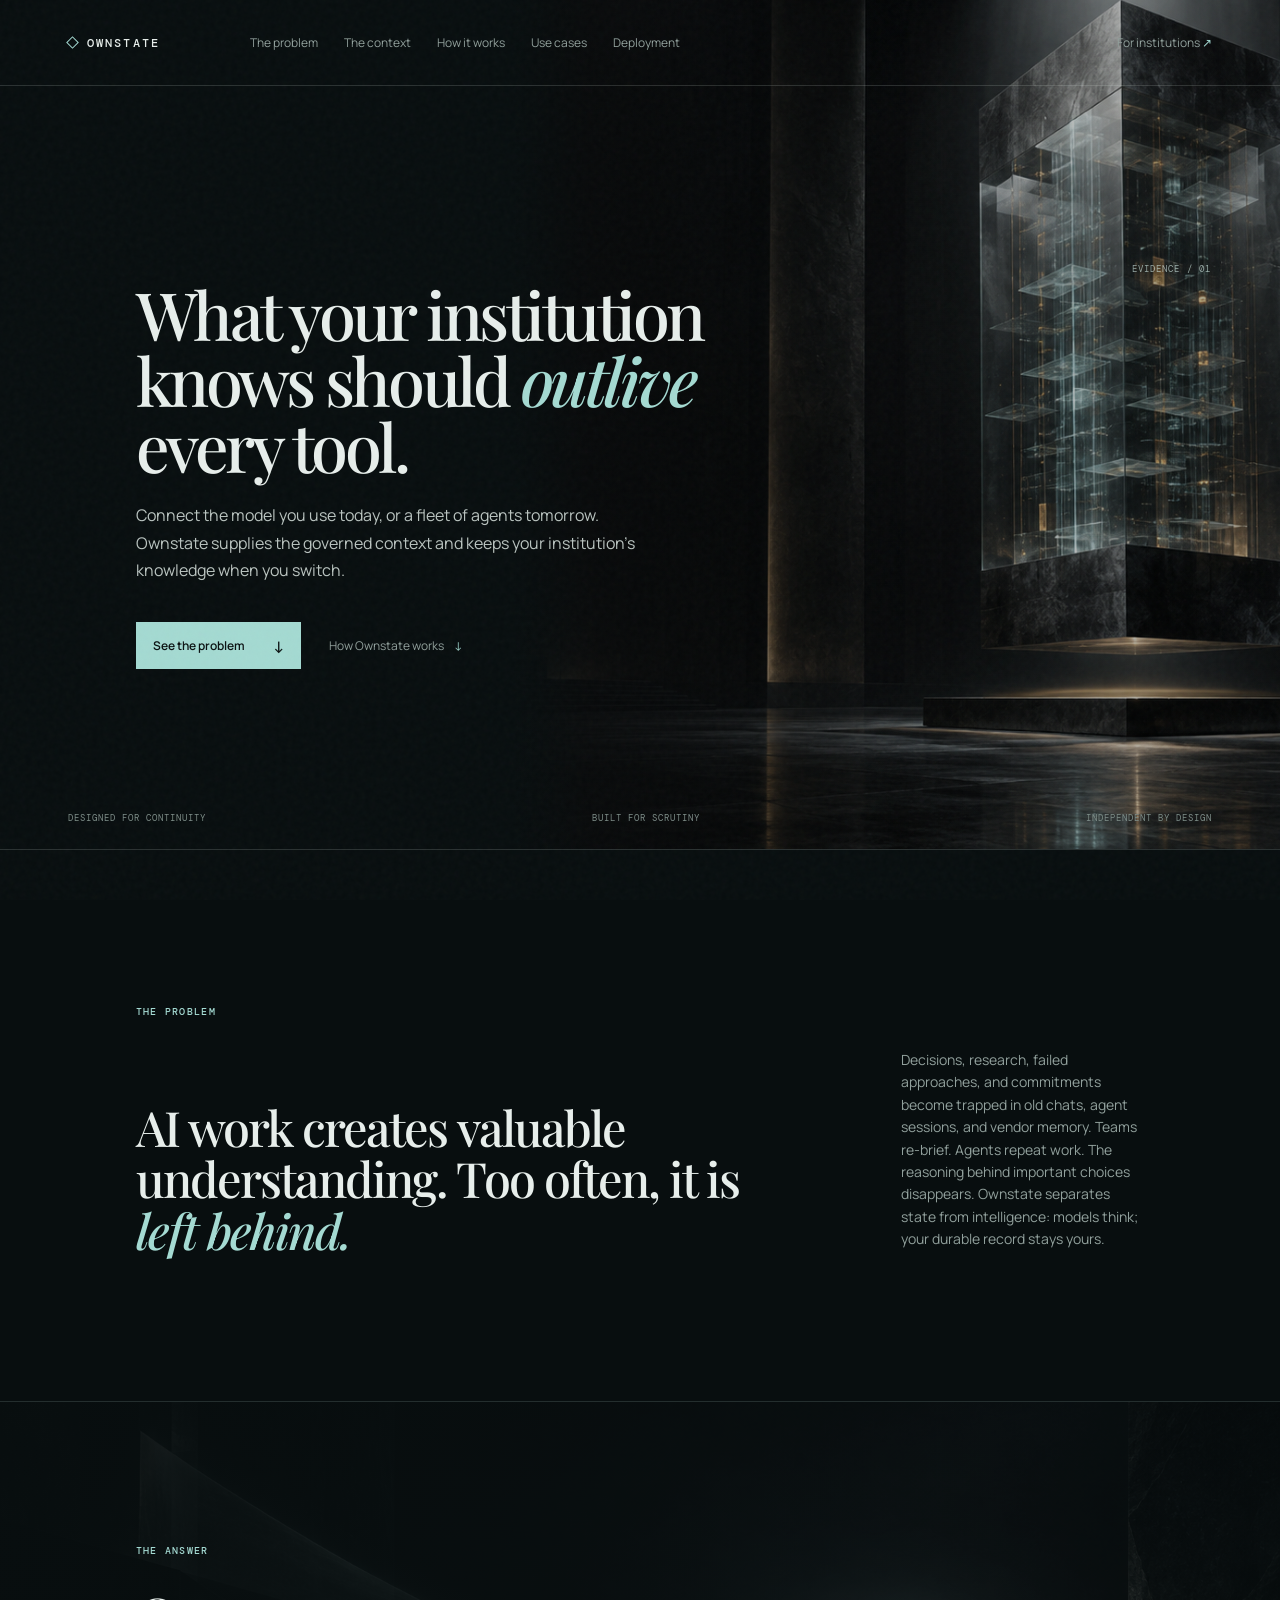
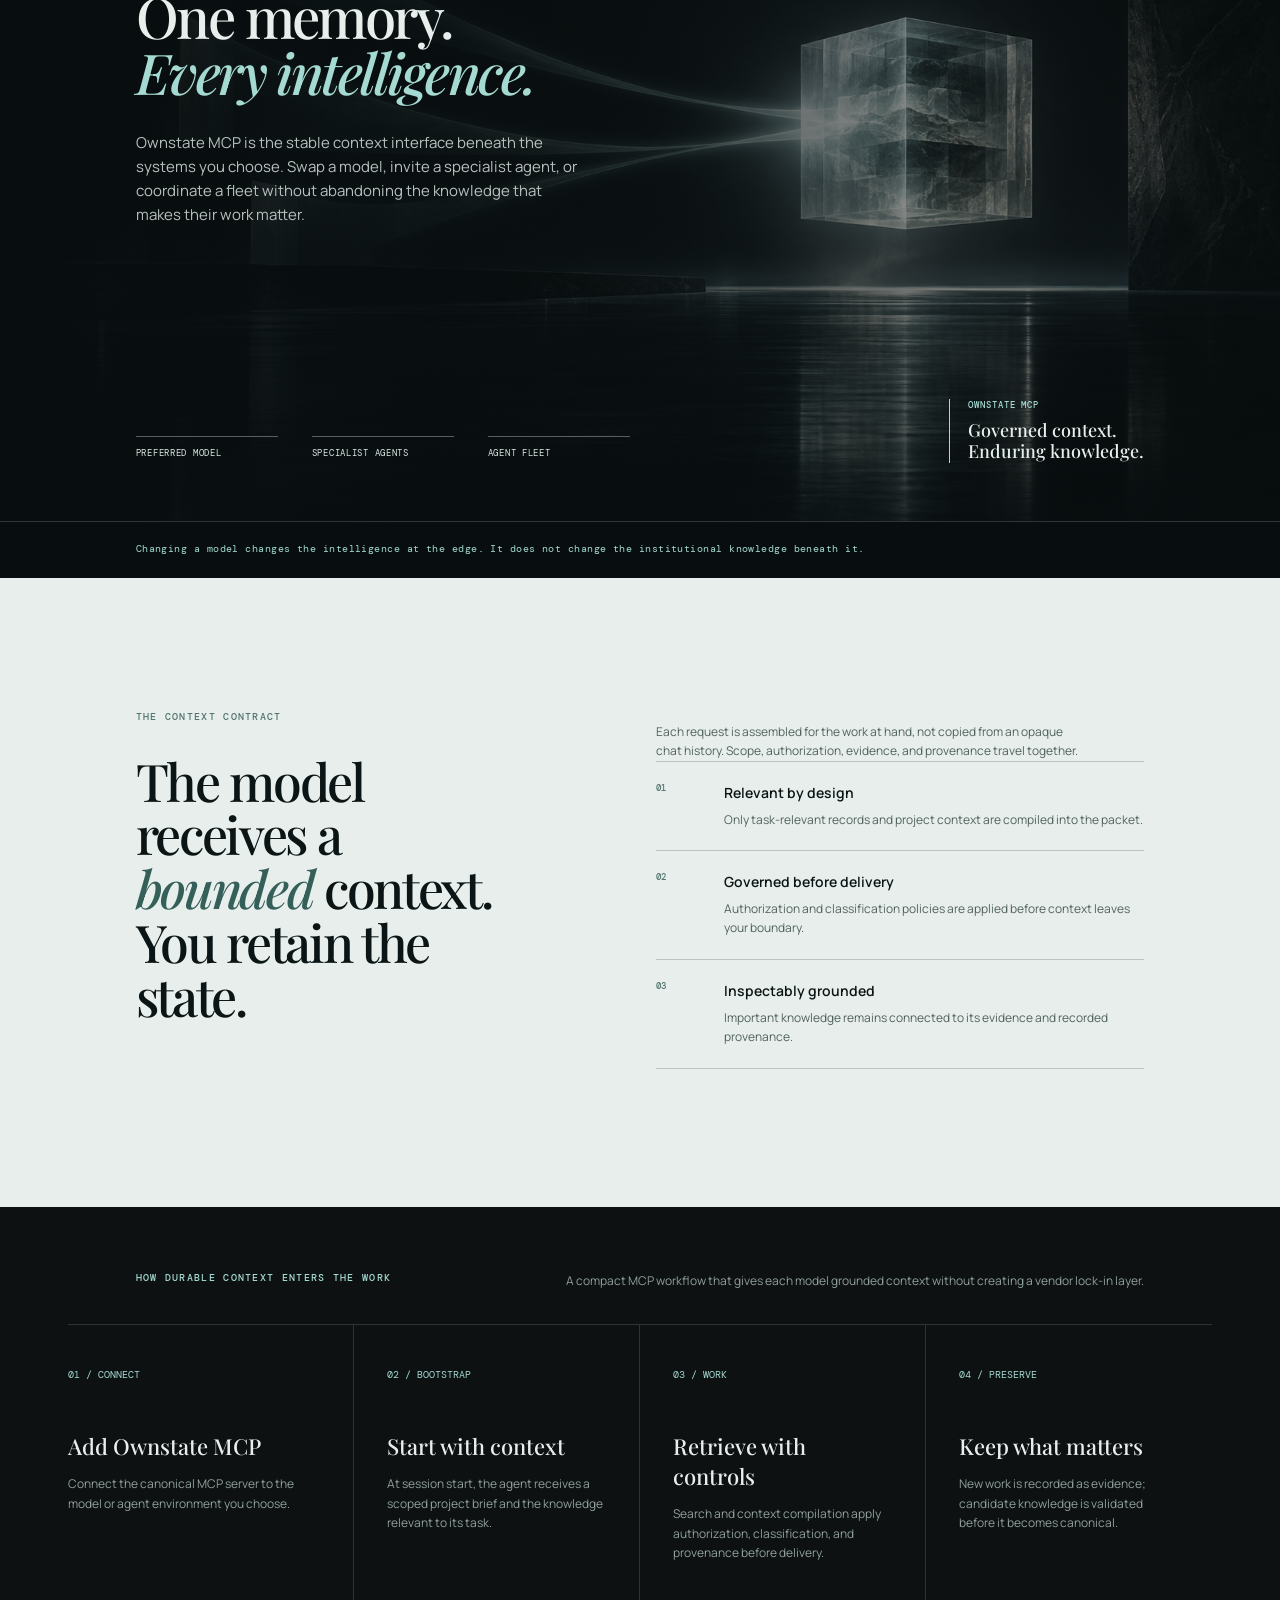
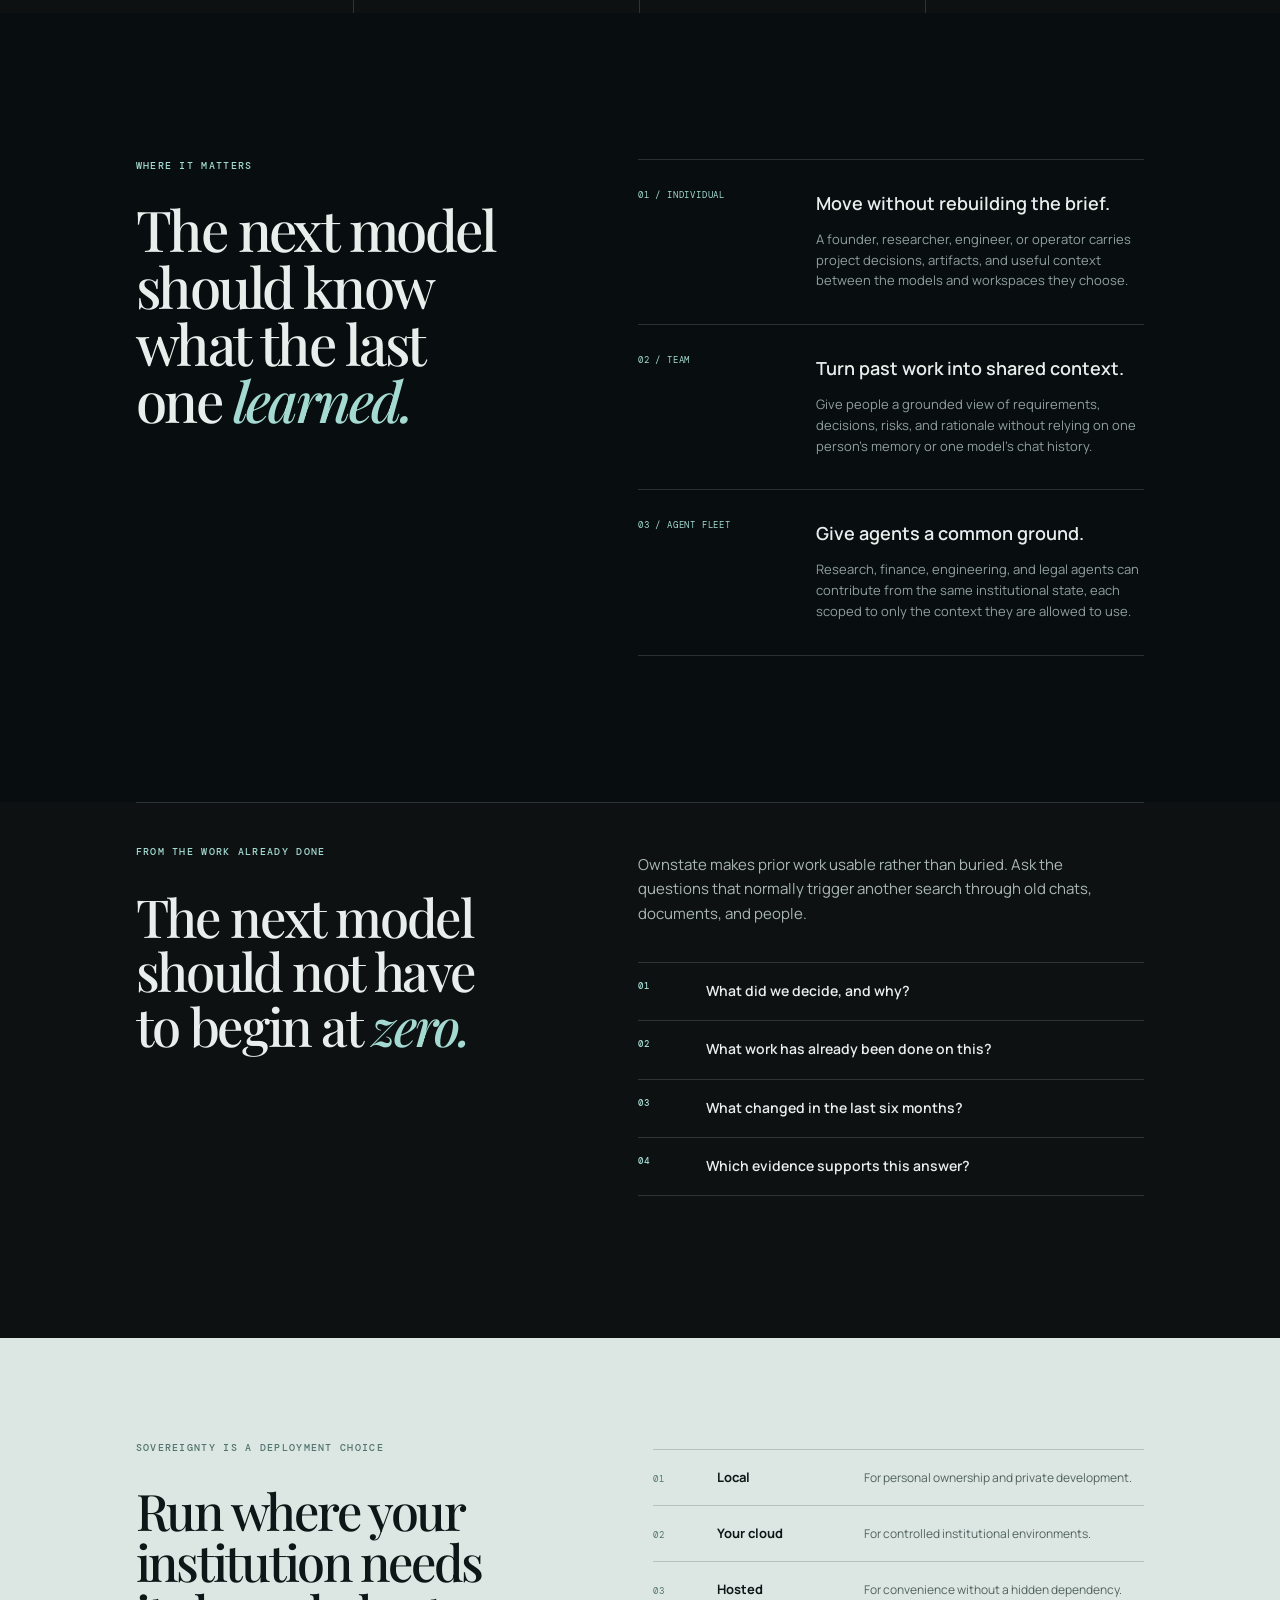
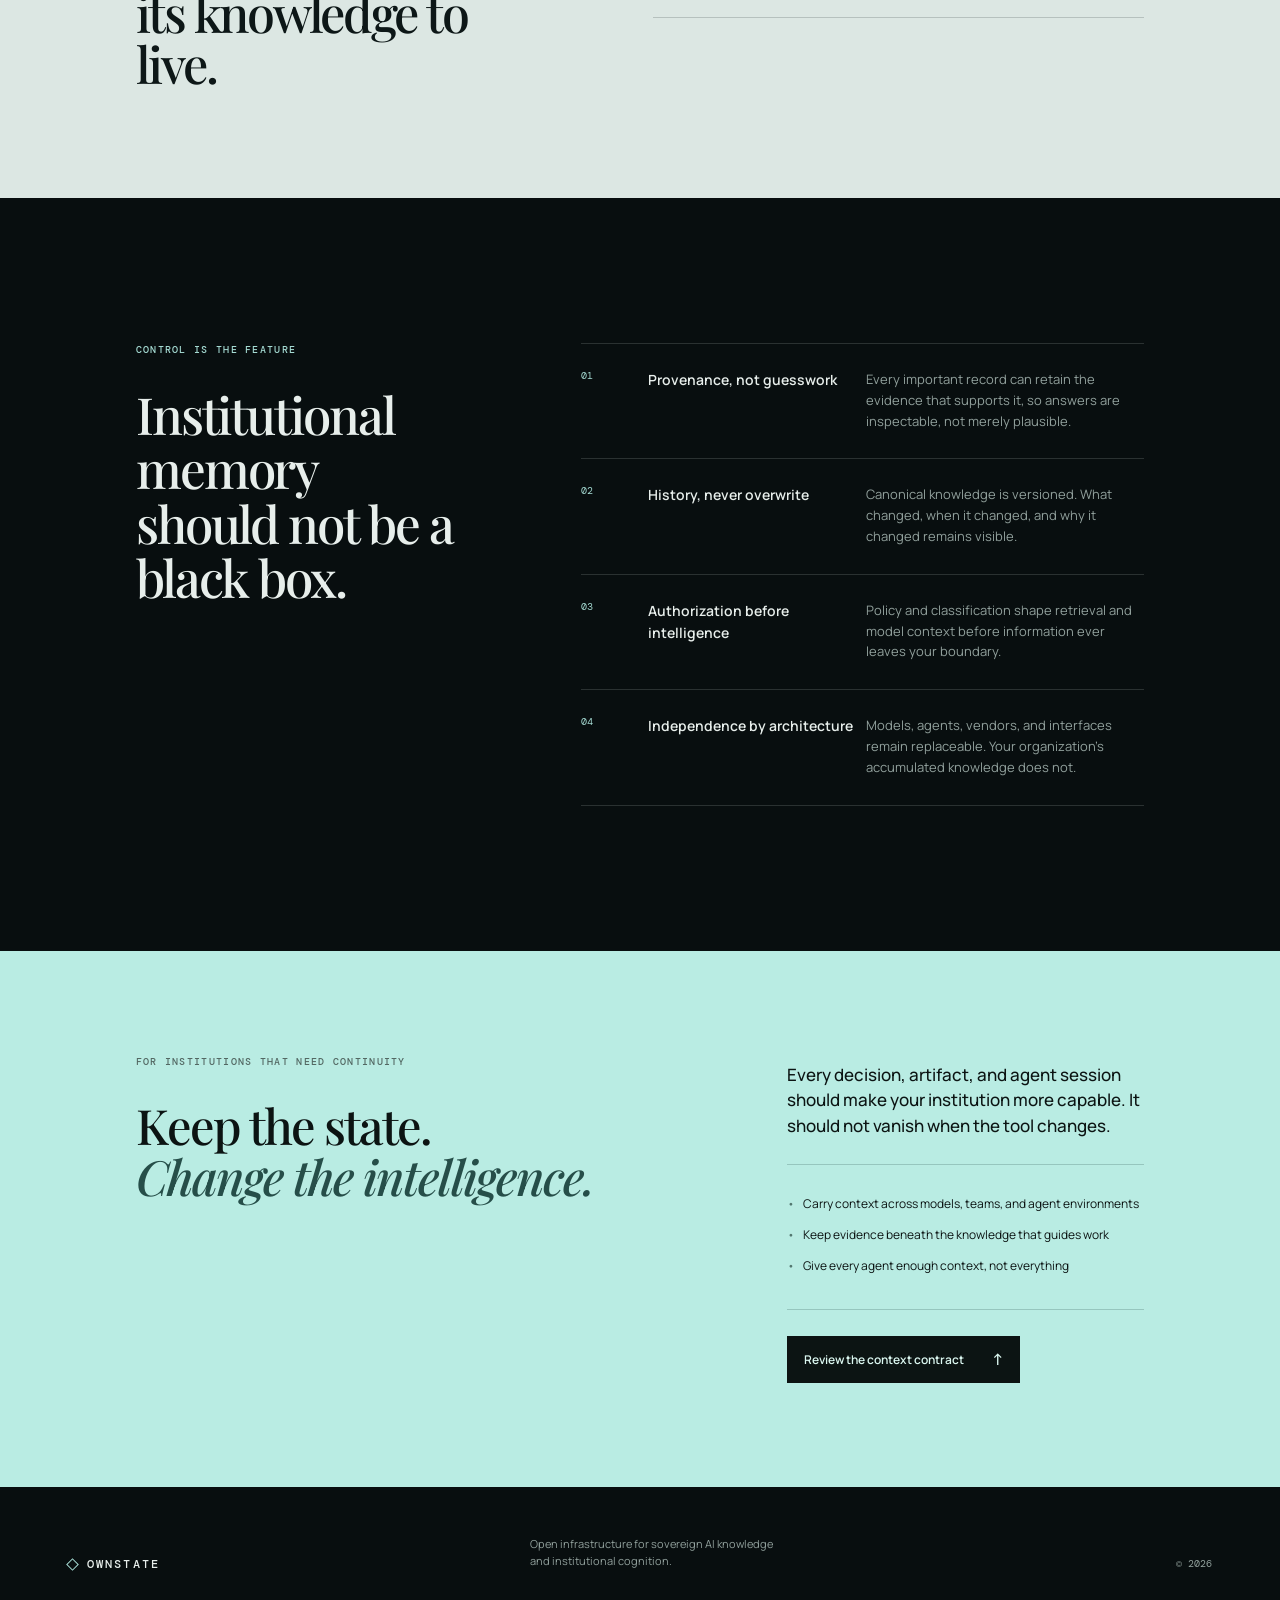
==== ownstate-website/index.html @ 35370843 "ready to start shipping" ====
<!doctype html>
<html lang="en">
  <head>
    <meta charset="UTF-8" />
    <meta name="viewport" content="width=device-width, initial-scale=1.0" />
    <meta name="description" content="Ownstate is the sovereign knowledge and agent-context layer for institutions." />
    <title>Ownstate: Institutional memory, under your control</title>
    <link rel="preconnect" href="https://fonts.googleapis.com" />
    <link rel="preconnect" href="https://fonts.gstatic.com" crossorigin />
    <link href="https://fonts.googleapis.com/css2?family=DM+Mono:wght@400;500&family=Manrope:wght@400;500;600&family=Playfair+Display:ital,wght@0,500;0,600;1,500&display=swap" rel="stylesheet" />
    <link rel="stylesheet" href="styles.css" />
  </head>
  <body>
    <div class="grain" aria-hidden="true"></div>
    <header class="topbar">
      <a class="wordmark" href="#top" aria-label="Ownstate home"><span></span>OWNSTATE</a>
      <nav aria-label="Primary navigation">
        <a href="#problem">The problem</a>
        <a href="#context">The context</a>
        <a href="#system">How it works</a>
        <a href="#modes">Use cases</a>
        <a href="#deployment">Deployment</a>
      </nav>
      <a class="text-link" href="#institutional">For institutions <i>↗</i></a>
    </header>

    <main id="top">
      <section class="hero">
        <div class="hero-copy">
          <h1>What your institution knows should <em>outlive</em> every tool.</h1>
          <p class="lede">Connect the model you use today, or a fleet of agents tomorrow. Ownstate supplies the governed context and keeps your institution’s knowledge when you switch.</p>
          <div class="hero-actions">
            <a class="button" href="#problem">See the problem <span>↓</span></a>
            <a class="quiet-link" href="#system">How Ownstate works <span>↓</span></a>
          </div>
        </div>
        <div class="hero-art" aria-hidden="true">
          <img src="assets/ownstate-institutional-memory-hero.png" alt="" />
          <div class="coordinate one">EVIDENCE / 01</div>
        </div>
        <div class="hero-footer"><span>Designed for continuity</span><span>Built for scrutiny</span><span>Independent by design</span></div>
      </section>

      <section class="manifesto" id="problem">
        <p class="section-kicker">The problem</p>
        <div class="manifesto-grid">
          <h2>AI work creates valuable understanding. Too often, it is <em>left behind.</em></h2>
          <p>Decisions, research, failed approaches, and commitments become trapped in old chats, agent sessions, and vendor memory. Teams re-brief. Agents repeat work. The reasoning behind important choices disappears. Ownstate separates state from intelligence: models think; your durable record stays yours.</p>
        </div>
      </section>

      <section class="connection" aria-labelledby="connection-title">
        <div class="continuity-field">
          <img src="assets/ownstate-continuity-field.png" alt="Three subtle light paths converging into a translucent archival volume" />
          <div class="continuity-copy">
            <p class="section-kicker">The answer</p>
            <h2 id="connection-title">One memory. <em>Every intelligence.</em></h2>
            <p>Ownstate MCP is the stable context interface beneath the systems you choose. Swap a model, invite a specialist agent, or coordinate a fleet without abandoning the knowledge that makes their work matter.</p>
          </div>
          <div class="continuity-sources" aria-label="Compatible ways of working">
            <span>Preferred model</span><span>Specialist agents</span><span>Agent fleet</span>
          </div>
          <div class="continuity-core"><span>OWNSTATE MCP</span><b>Governed context.<br />Enduring knowledge.</b></div>
        </div>
        <p class="connection-note">Changing a model changes the intelligence at the edge. It does not change the institutional knowledge beneath it.</p>
      </section>

      <section class="context-contract" id="context" aria-labelledby="context-title">
        <div class="context-intro">
          <p class="section-kicker">The context contract</p>
          <h2 id="context-title">The model receives a <em>bounded</em> context. You retain the state.</h2>
        </div>
        <div class="context-terms">
          <p class="context-summary">Each request is assembled for the work at hand, not copied from an opaque chat history. Scope, authorization, evidence, and provenance travel together.</p>
          <ol>
            <li><span>01</span><div><b>Relevant by design</b><p>Only task-relevant records and project context are compiled into the packet.</p></div></li>
            <li><span>02</span><div><b>Governed before delivery</b><p>Authorization and classification policies are applied before context leaves your boundary.</p></div></li>
            <li><span>03</span><div><b>Inspectably grounded</b><p>Important knowledge remains connected to its evidence and recorded provenance.</p></div></li>
          </ol>
        </div>
      </section>

      <section class="system" id="system" aria-label="Ownstate system flow">
        <div class="system-heading">
          <p class="section-kicker">How durable context enters the work</p>
          <p>A compact MCP workflow that gives each model grounded context without creating a vendor lock-in layer.</p>
        </div>
        <ol class="flow">
          <li><span class="flow-index">01 / CONNECT</span><h3>Add Ownstate MCP</h3><p>Connect the canonical MCP server to the model or agent environment you choose.</p></li>
          <li><span class="flow-index">02 / BOOTSTRAP</span><h3>Start with context</h3><p>At session start, the agent receives a scoped project brief and the knowledge relevant to its task.</p></li>
          <li><span class="flow-index">03 / WORK</span><h3>Retrieve with controls</h3><p>Search and context compilation apply authorization, classification, and provenance before delivery.</p></li>
          <li><span class="flow-index">04 / PRESERVE</span><h3>Keep what matters</h3><p>New work is recorded as evidence; candidate knowledge is validated before it becomes canonical.</p></li>
        </ol>
      </section>

      <section class="modes" id="modes">
        <div class="modes-intro"><p class="section-kicker">Where it matters</p><h2>The next model should know what the last one <em>learned.</em></h2></div>
        <div class="mode-list">
          <article><span>01 / INDIVIDUAL</span><h3>Move without rebuilding the brief.</h3><p>A founder, researcher, engineer, or operator carries project decisions, artifacts, and useful context between the models and workspaces they choose.</p></article>
          <article><span>02 / TEAM</span><h3>Turn past work into shared context.</h3><p>Give people a grounded view of requirements, decisions, risks, and rationale without relying on one person’s memory or one model’s chat history.</p></article>
          <article><span>03 / AGENT FLEET</span><h3>Give agents a common ground.</h3><p>Research, finance, engineering, and legal agents can contribute from the same institutional state, each scoped to only the context they are allowed to use.</p></article>
        </div>
      </section>

      <section class="questions" aria-labelledby="questions-title">
        <div class="questions-inner">
          <div class="questions-intro"><p class="section-kicker">From the work already done</p><h2 id="questions-title">The next model should not have to begin at <em>zero.</em></h2></div>
          <div class="questions-panel">
            <p>Ownstate makes prior work usable rather than buried. Ask the questions that normally trigger another search through old chats, documents, and people.</p>
            <ol class="question-list">
              <li><span>01</span><b>What did we decide, and why?</b></li>
              <li><span>02</span><b>What work has already been done on this?</b></li>
              <li><span>03</span><b>What changed in the last six months?</b></li>
              <li><span>04</span><b>Which evidence supports this answer?</b></li>
            </ol>
          </div>
        </div>
      </section>

      <section class="deployment" id="deployment" aria-labelledby="deployment-title">
        <div><p class="section-kicker">Sovereignty is a deployment choice</p><h2 id="deployment-title">Run where your institution needs its knowledge to live.</h2></div>
        <ol class="deployment-options">
          <li><span>01</span><b>Local</b><p>For personal ownership and private development.</p></li>
          <li><span>02</span><b>Your cloud</b><p>For controlled institutional environments.</p></li>
          <li><span>03</span><b>Hosted</b><p>For convenience without a hidden dependency.</p></li>
        </ol>
      </section>

      <section class="principles" id="principles">
        <div class="principles-intro"><p class="section-kicker">Control is the feature</p><h2>Institutional memory should not be a black box.</h2></div>
        <div class="principle-list">
          <article><span>01</span><h3>Provenance, not guesswork</h3><p>Every important record can retain the evidence that supports it, so answers are inspectable, not merely plausible.</p></article>
          <article><span>02</span><h3>History, never overwrite</h3><p>Canonical knowledge is versioned. What changed, when it changed, and why it changed remains visible.</p></article>
          <article><span>03</span><h3>Authorization before intelligence</h3><p>Policy and classification shape retrieval and model context before information ever leaves your boundary.</p></article>
          <article><span>04</span><h3>Independence by architecture</h3><p>Models, agents, vendors, and interfaces remain replaceable. Your organization’s accumulated knowledge does not.</p></article>
        </div>
      </section>

      <section class="institutional" id="institutional">
        <div class="institutional-copy"><p class="section-kicker">For institutions that need continuity</p><h2>Keep the state.<br /><em>Change the intelligence.</em></h2></div>
        <div class="institutional-panel">
          <p>Every decision, artifact, and agent session should make your institution more capable. It should not vanish when the tool changes.</p>
          <ul>
            <li><span>•</span>Carry context across models, teams, and agent environments</li>
            <li><span>•</span>Keep evidence beneath the knowledge that guides work</li>
            <li><span>•</span>Give every agent enough context, not everything</li>
          </ul>
          <a class="button button-light" href="#context">Review the context contract <span>↑</span></a>
        </div>
      </section>
    </main>

    <footer>
      <a class="wordmark" href="#top"><span></span>OWNSTATE</a>
      <p>Open infrastructure for sovereign AI knowledge<br />and institutional cognition.</p>
      <span>© 2026</span>
    </footer>
  </body>
</html>
---- ownstate-website/styles.css ----
:root { --ink:#080e0f; --panel:#10191a; --line:rgba(214,229,225,.16); --mist:#e7eeeb; --quiet:#91a09c; --cyan:#a4dad2; --amber:#a4dad2; }
* { box-sizing:border-box; }
html { scroll-behavior:smooth; }
body { margin:0; color:var(--mist); background:var(--ink); font-family:Manrope,Arial,sans-serif; font-size:15px; line-height:1.6; }
a { color:inherit; text-decoration:none; }
a:focus-visible { outline:2px solid var(--cyan); outline-offset:5px; }
.grain { pointer-events:none; position:fixed; z-index:20; inset:0; opacity:.12; background-image:url("data:image/svg+xml,%3Csvg viewBox='0 0 180 180' xmlns='http://www.w3.org/2000/svg'%3E%3Cfilter id='n'%3E%3CfeTurbulence type='fractalNoise' baseFrequency='.9' numOctaves='4' stitchTiles='stitch'/%3E%3C/filter%3E%3Crect width='100%25' height='100%25' filter='url(%23n)' opacity='.25'/%3E%3C/svg%3E"); }
.topbar { position:absolute; z-index:3; top:0; left:0; right:0; height:86px; display:flex; align-items:center; justify-content:space-between; padding:0 5.3vw; border-bottom:1px solid var(--line); }
.wordmark { font:500 12px/1 "DM Mono",monospace; letter-spacing:.18em; display:flex; align-items:center; gap:10px; }
.wordmark span { width:9px; height:9px; border:1px solid var(--cyan); transform:rotate(45deg); display:block; }
nav { display:flex; gap:26px; margin-left:54px; } nav a,.text-link,.quiet-link { color:var(--quiet); font-size:12px; transition:color .25s ease; } nav a:hover,.text-link:hover,.quiet-link:hover { color:var(--mist); }.text-link i { font-style:normal; color:var(--cyan); }
.hero { min-height:850px; position:relative; display:grid; grid-template-columns:1.1fr .9fr; align-items:center; overflow:hidden; border-bottom:1px solid var(--line); }
.hero-copy { z-index:1; margin-left:10.6vw; max-width:650px; padding-top:76px; }.eyebrow,.section-kicker { color:var(--cyan); font:500 10px/1.4 "DM Mono",monospace; letter-spacing:.13em; text-transform:uppercase; }.pulse { display:inline-block; height:6px; width:6px; background:var(--amber); margin:0 9px 1px 0; border-radius:50%; box-shadow:0 0 0 4px rgba(217,173,103,.1); }
h1,h2,h3,p { margin-top:0; }h1 { margin:25px 0 24px; max-width:680px; font:500 clamp(3rem,5.2vw,5.65rem)/.99 "Playfair Display",Georgia,serif; letter-spacing:-.052em; }h1 em,h2 em { color:var(--cyan); font-weight:500; }.lede { max-width:525px; color:#bac4c0; font-size:16px; line-height:1.7; }.hero-actions { display:flex; gap:28px; align-items:center; margin-top:38px; }.button { background:var(--cyan); color:#0b1212; display:inline-flex; align-items:center; gap:28px; padding:14px 17px; font-size:12px; font-weight:600; transition:background .25s ease,transform .25s ease; }.button span { font-size:16px; line-height:1; }.button:hover { background:#e3fff9; transform:translateY(-2px); }.button:active { transform:translateY(0); }.quiet-link span { margin-left:8px; color:var(--cyan); }
.hero-art { position:absolute; inset:0 0 0 40%; overflow:hidden; }.hero-art img { width:100%; height:100%; object-fit:cover; object-position:64% 50%; opacity:.82; filter:contrast(1.05) saturate(.75); transform:scale(1.025); animation:breath 12s ease-in-out infinite alternate; }.hero-art:after { content:""; position:absolute; inset:0; background:linear-gradient(90deg,var(--ink) 0%,rgba(9,11,12,.84) 10%,rgba(9,11,12,.08) 48%,rgba(9,11,12,.18)); }.coordinate { position:absolute; z-index:1; color:rgba(215,240,233,.65); font:400 9px "DM Mono",monospace; letter-spacing:.12em; }.coordinate.one { top:31%; right:9%; }.coordinate.two { bottom:26%; left:36%; }.orbit { position:absolute; z-index:1; width:465px; height:465px; border:1px solid rgba(185,236,227,.13); border-radius:50%; right:-110px; top:calc(50% - 232px); }.orbit:before,.orbit:after { content:""; position:absolute; background:var(--cyan); border-radius:50%; width:5px; height:5px; }.orbit:before { top:79px; left:48px; }.orbit:after { bottom:68px; right:68px; background:var(--amber); }.hero-footer { z-index:2; position:absolute; bottom:25px; left:5.3vw; right:5.3vw; display:flex; justify-content:space-between; color:#7d8d88; font:400 9px "DM Mono",monospace; letter-spacing:.11em; text-transform:uppercase; }
.manifesto { padding:155px 10.6vw 145px; }.section-kicker { margin-bottom:30px; }.manifesto-grid { display:grid; grid-template-columns:1.5fr .55fr; gap:8vw; align-items:end; }.manifesto h2,.connection h2,.principles h2,.institutional h2 { font:500 clamp(2.35rem,3.8vw,4.3rem)/1.06 "Playfair Display",Georgia,serif; letter-spacing:-.04em; margin:0; }.manifesto-grid p { margin:0 0 5px; color:var(--quiet); font-size:14px; }
.connection { padding:130px 10.6vw 118px; background:#101516; border-top:1px solid var(--line); }.connection-intro { display:grid; grid-template-columns:1fr 1fr; column-gap:10vw; }.connection-intro .section-kicker { grid-column:1/-1; }.connection-intro h2 { max-width:550px; }.connection-intro h2 em { color:var(--cyan); font-weight:500; }.connection-intro>p:last-child { align-self:end; max-width:410px; color:var(--quiet); font-size:14px; margin:0; }.connection-map { margin-top:73px; min-height:330px; display:grid; grid-template-columns:1.2fr .8fr 1fr; gap:0; align-items:center; border:1px solid var(--line); position:relative; overflow:hidden; background:linear-gradient(90deg,rgba(255,255,255,.018),transparent 60%); }.connection-map:before { content:""; position:absolute; left:33%; right:31%; top:50%; height:1px; background:linear-gradient(90deg,rgba(185,236,227,.18),rgba(185,236,227,.8),rgba(185,236,227,.18)); }.endpoints { padding:38px; display:grid; gap:11px; z-index:1; }.endpoint { border:1px solid rgba(212,226,221,.18); background:rgba(16,21,22,.88); padding:14px 16px; display:flex; align-items:center; gap:13px; }.endpoint b,.memory-node b { font-size:12px; font-weight:600; display:block; }.endpoint small,.memory-node small { display:block; font-size:10px; color:var(--quiet); margin-top:2px; }.endpoint-mark { width:11px; height:11px; display:block; border-radius:50%; border:1px solid var(--cyan); box-shadow:0 0 0 4px rgba(185,236,227,.07); flex:none; }.endpoint-mark.agent { border-radius:2px; border-color:var(--amber); transform:rotate(45deg); }.endpoint-mark.fleet { width:14px; height:11px; border-radius:0; border-width:1px 0; position:relative; }.endpoint-mark.fleet:after { content:""; position:absolute; width:4px; height:4px; border:1px solid var(--cyan); border-radius:50%; left:4px; top:2px; }.mcp-node { position:relative; z-index:2; width:175px; height:175px; justify-self:center; border:1px solid rgba(185,236,227,.65); border-radius:50%; background:#111a1a; display:flex; flex-direction:column; align-items:center; justify-content:center; text-align:center; box-shadow:0 0 0 18px rgba(185,236,227,.025); }.node-label { position:absolute; top:-27px; color:var(--quiet); white-space:nowrap; font:400 8px "DM Mono",monospace; letter-spacing:.08em; text-transform:uppercase; }.mcp-node strong { font:500 18px/.93 "DM Mono",monospace; letter-spacing:.07em; }.mcp-node strong i { color:var(--cyan); font-style:normal; }.node-status { position:absolute; bottom:23px; color:var(--quiet); font:400 8px "DM Mono",monospace; }.node-status b { width:5px; height:5px; margin:0 5px 1px 0; display:inline-block; background:var(--amber); border-radius:50%; }.memory-node { z-index:1; position:relative; margin:0 38px 0 22px; min-height:205px; padding:24px; display:flex; flex-direction:column; justify-content:center; background:rgba(185,236,227,.07); border:1px solid rgba(185,236,227,.35); }.memory-node>span { color:var(--cyan); font:500 9px "DM Mono",monospace; letter-spacing:.1em; }.memory-node b { margin:16px 0 9px; font:500 21px/1.15 "Playfair Display",Georgia,serif; }.connection-note { margin:20px 0 0; color:var(--cyan); font:400 10px "DM Mono",monospace; letter-spacing:.04em; }
.system { padding:64px 5.3vw 0; background:#0d1112; }.system-heading { display:flex; justify-content:space-between; padding:0 5.3vw 34px; border-bottom:1px solid var(--line); }.system-heading .section-kicker { margin:0; }.system-heading p:last-child { margin:0; color:var(--quiet); font-size:12px; }.flow { list-style:none; margin:0; padding:0; display:grid; grid-template-columns:repeat(4,1fr); }.flow li { padding:36px 2.6vw 51px 0; border-right:1px solid var(--line); }.flow li+li { padding-left:2.6vw; }.flow li:last-child { border:0; }.flow-index,.principle-list span { color:var(--amber); font:400 10px "DM Mono",monospace; }.flow h3 { margin:46px 0 13px; font:500 22px "Playfair Display",Georgia,serif; }.flow p { color:var(--quiet); max-width:250px; margin:0; font-size:12px; }
.principles { padding:145px 10.6vw; display:grid; grid-template-columns:.74fr 1.26fr; gap:9vw; }.principles-intro h2 { font-size:3.2rem; }.principle-list { border-top:1px solid var(--line); }.principle-list article { padding:25px 0 27px; border-bottom:1px solid var(--line); display:grid; grid-template-columns:55px 1fr 1.35fr; gap:12px; }.principle-list h3 { margin:0; font-size:14px; font-weight:600; }.principle-list p { margin:0; color:var(--quiet); font-size:13px; }
.institutional { background:#b9ece3; color:#0c1413; padding:104px 10.6vw; display:grid; grid-template-columns:1.2fr .8fr; gap:9vw; }.institutional .section-kicker { color:#536863; }.institutional h2 em { color:#264e49; }.institutional-panel { padding-top:7px; }.institutional-panel>p { font-size:17px; font-weight:500; line-height:1.5; }.institutional ul { list-style:none; padding:23px 0 27px; margin:26px 0; border-top:1px solid rgba(13,45,40,.2); border-bottom:1px solid rgba(13,45,40,.2); }.institutional li { font-size:12px; padding:6px 0; }.institutional li span { color:#52776f; margin-right:8px; }.button-light { background:#0c1413; color:#dcf8f1; }.button-light:hover { background:#263b37; }
footer { padding:48px 5.3vw; display:grid; grid-template-columns:1fr 1.4fr auto; align-items:end; color:var(--quiet); font-size:11px; } footer .wordmark { color:var(--mist); } footer p { margin:0; line-height:1.6; } footer>span { font:400 10px "DM Mono",monospace; }
@keyframes breath { from { transform:scale(1.025); } to { transform:scale(1.07); } }
@media (max-width:760px) { .topbar { height:68px; padding:0 7vw; }nav { display:none; }.text-link { font-size:10px; }.hero { min-height:790px; display:block; }.hero-copy { padding:178px 7vw 0; margin:0; }.hero-art { inset:0; opacity:.37; }.hero-art:after { background:linear-gradient(90deg,rgba(9,11,12,.6),rgba(9,11,12,.83)); }.hero-copy { position:relative; }.hero-footer { left:7vw; right:7vw; gap:14px; }.hero-footer span:nth-child(2) { display:none; }h1 { font-size:3.55rem; }.manifesto,.connection,.principles { padding:90px 7vw; }.manifesto-grid,.connection-intro,.principles,.institutional { display:block; }.manifesto-grid p,.connection-intro>p:last-child { margin-top:30px; }.connection-map { margin-top:50px; min-height:0; display:block; overflow:visible; background:none; border:0; }.connection-map:before { display:none; }.endpoints { padding:0; gap:10px; }.mcp-node { margin:48px auto; }.mcp-node:before,.mcp-node:after { content:""; position:absolute; width:1px; height:38px; left:50%; background:rgba(185,236,227,.5); }.mcp-node:before { top:-38px; }.mcp-node:after { bottom:-38px; }.memory-node { margin:0; }.connection-note { margin-top:30px; line-height:1.7; }.system { padding:48px 7vw 0; }.system-heading { padding:0 0 24px; display:block; }.system-heading p:last-child { margin-top:15px; }.flow { display:block; }.flow li,.flow li+li { padding:28px 0; border-right:0; border-bottom:1px solid var(--line); }.flow h3 { margin:24px 0 10px; }.principles-intro { margin-bottom:55px; }.principles-intro h2 { font-size:2.65rem; }.principle-list article { grid-template-columns:35px 1fr; }.principle-list p { grid-column:2; }.institutional { padding:82px 7vw; }.institutional-panel { margin-top:48px; }footer { grid-template-columns:1fr; gap:26px; padding:38px 7vw; } }
@media (prefers-reduced-motion:reduce) { html { scroll-behavior:auto; }.hero-art img { animation:none; } }

/* Mobile hero: let the decision stay clear instead of competing with utility labels. */
@media (max-width:760px) { .hero-actions { gap:16px; }.hero-actions .button { gap:16px; padding:14px; white-space:nowrap; }.hero-actions .quiet-link { font-size:11px; white-space:nowrap; }.hero-footer { display:none; } }

/* Content clarity pass: concrete questions, not abstract infrastructure. */
.questions { padding:0 10.6vw 142px; background:#0d1112; }.questions-inner { display:grid; grid-template-columns:.85fr 1.15fr; gap:10vw; padding-top:42px; border-top:1px solid var(--line); }.questions h2 { max-width:520px; margin:0; font:500 clamp(2.5rem,4.1vw,4.25rem)/1.04 "Playfair Display",Georgia,serif; letter-spacing:-.045em; }.questions h2 em { color:var(--cyan); font-weight:500; }.questions-panel { padding-top:8px; }.questions-panel>p { max-width:490px; margin:0 0 35px; color:#aab7b2; font-size:15px; line-height:1.65; }.question-list { list-style:none; margin:0; padding:0; border-top:1px solid var(--line); }.question-list li { display:grid; grid-template-columns:52px 1fr; gap:16px; padding:17px 0 18px; border-bottom:1px solid var(--line); }.question-list span { color:var(--cyan); font:500 9px "DM Mono",monospace; letter-spacing:.09em; }.question-list b { font-size:14px; font-weight:600; }
@media (max-width:760px) { .questions { padding:0 7vw 90px; }.questions-inner { display:block; padding-top:30px; }.questions h2 { font-size:3rem; }.questions-panel { padding-top:48px; }.question-list li { grid-template-columns:38px 1fr; gap:12px; } }

/* Premium continuity pass: image-led relationship, not a generic system diagram. */
.topbar { justify-content:flex-start; gap:0; }.topbar nav { margin-left:clamp(48px,7vw,112px); }.topbar .text-link { margin-left:auto; white-space:nowrap; }
.context-contract { padding:132px 10.6vw 138px; display:grid; grid-template-columns:.89fr 1.11fr; gap:10vw; background:#e7eeeb; color:#0b1515; }.context-contract .section-kicker { color:#52746e; }.context-contract h2 { max-width:600px; margin:0; font:500 clamp(2.5rem,4.05vw,4.25rem)/1.04 "Playfair Display",Georgia,serif; letter-spacing:-.045em; }.context-contract h2 em { color:#355f59; font-weight:500; }.context-terms { padding-top:7px; }.context-summary { margin:0 0 37px; max-width:500px; color:#40514e; font-size:16px; line-height:1.65; }.context-terms ol { list-style:none; margin:0; padding:0; border-top:1px solid rgba(13,23,23,.2); }.context-terms li { display:grid; grid-template-columns:52px 1fr; gap:16px; padding:20px 0 21px; border-bottom:1px solid rgba(13,23,23,.2); }.context-terms li>span { color:#52746e; font:500 9px "DM Mono",monospace; letter-spacing:.09em; }.context-terms b { display:block; font-size:14px; font-weight:600; }.context-terms p { max-width:430px; margin:5px 0 0; color:#52625f; font-size:12px; line-height:1.65; }
@media (max-width:760px) { .context-contract { display:block; padding:90px 7vw; }.context-contract h2 { font-size:3rem; }.context-terms { padding-top:49px; }.context-summary { margin-bottom:30px; }.context-terms li { grid-template-columns:38px 1fr; gap:12px; } }
.connection { padding:0; background:#0b1415; border-color:rgba(214,229,225,.12); }
.continuity-field { min-height:720px; position:relative; overflow:hidden; border-bottom:1px solid var(--line); }.continuity-field>img { position:absolute; inset:0; width:100%; height:100%; object-fit:cover; object-position:center; opacity:.74; filter:saturate(.65) contrast(1.03); }.continuity-field:after { content:""; position:absolute; inset:0; background:linear-gradient(90deg,rgba(8,14,15,.98) 0%,rgba(8,14,15,.86) 35%,rgba(8,14,15,.23) 76%,rgba(8,14,15,.64) 100%),linear-gradient(0deg,rgba(8,14,15,.65),transparent 42%); }.continuity-copy { position:relative; z-index:1; padding:142px 10.6vw 0; max-width:720px; }.continuity-copy h2,.modes h2,.deployment h2 { font:500 clamp(2.5rem,4.4vw,4.85rem)/1.01 "Playfair Display",Georgia,serif; letter-spacing:-.045em; margin:0; }.continuity-copy h2 em,.modes h2 em { color:var(--cyan); font-weight:500; }.continuity-copy>p:last-child { margin:30px 0 0; color:#b7c2be; max-width:475px; font-size:15px; }.continuity-sources { position:absolute; z-index:1; left:10.6vw; bottom:62px; display:flex; gap:34px; }.continuity-sources span { width:142px; padding-top:10px; border-top:1px solid rgba(228,242,238,.35); color:#dce7e3; font:400 9px "DM Mono",monospace; letter-spacing:.08em; text-transform:uppercase; }.continuity-core { position:absolute; z-index:1; right:10.6vw; bottom:58px; padding-left:18px; border-left:1px solid var(--cyan); text-align:left; }.continuity-core span { display:block; color:var(--cyan); font:500 9px "DM Mono",monospace; letter-spacing:.1em; }.continuity-core b { display:block; margin-top:9px; color:#e6efeb; font:500 18px/1.17 "Playfair Display",Georgia,serif; }.connection-note { margin:0; padding:20px 10.6vw 23px; background:#080e0f; color:var(--cyan); font:400 10px "DM Mono",monospace; letter-spacing:.045em; }
.modes { padding:146px 10.6vw; display:grid; grid-template-columns:.85fr 1.15fr; gap:10vw; }.modes-intro .section-kicker { margin-bottom:28px; }.mode-list { border-top:1px solid var(--line); }.mode-list article { display:grid; grid-template-columns:142px 1fr; column-gap:36px; padding:29px 0 33px; border-bottom:1px solid var(--line); }.mode-list span,.deployment-options span { color:var(--cyan); font:400 9px "DM Mono",monospace; letter-spacing:.09em; }.mode-list h3 { margin:0; font-size:18px; font-weight:600; }.mode-list p { grid-column:2; margin:11px 0 0; color:var(--quiet); max-width:470px; font-size:13px; }
.deployment { padding:103px 10.6vw 109px; display:grid; grid-template-columns:.9fr 1.1fr; gap:9vw; background:#dce7e3; color:#0d1717; }.deployment .section-kicker { color:#52746e; }.deployment h2 { font-size:3.15rem; }.deployment-options { list-style:none; margin:8px 0 0; padding:0; border-top:1px solid rgba(13,23,23,.18); }.deployment-options li { display:grid; grid-template-columns:52px 135px 1fr; gap:12px; padding:17px 0; border-bottom:1px solid rgba(13,23,23,.18); align-items:baseline; }.deployment-options span { color:#52746e; }.deployment-options b { font-size:13px; }.deployment-options p { margin:0; color:#52625f; font-size:12px; }
@media (max-width:760px) { .continuity-field { min-height:760px; }.continuity-field>img { object-position:61% center; opacity:.54; }.continuity-field:after { background:linear-gradient(90deg,rgba(8,14,15,.94),rgba(8,14,15,.72)),linear-gradient(0deg,rgba(8,14,15,.92),transparent 58%); }.continuity-copy { padding:93px 7vw 0; }.continuity-copy h2,.modes h2,.deployment h2 { font-size:3rem; }.continuity-copy>p:last-child { margin-top:24px; }.continuity-sources { left:7vw; right:7vw; bottom:142px; display:grid; grid-template-columns:repeat(3,1fr); gap:12px; }.continuity-sources span { width:auto; font-size:8px; }.continuity-core { left:7vw; right:auto; bottom:50px; }.connection-note { padding:18px 7vw 21px; line-height:1.65; }.modes { display:block; padding:92px 7vw; }.modes-intro { margin-bottom:52px; }.mode-list article { grid-template-columns:1fr; gap:0; }.mode-list h3 { margin-top:20px; }.mode-list p { grid-column:auto; }.deployment { display:block; padding:83px 7vw; }.deployment-options { margin-top:52px; }.deployment-options li { grid-template-columns:38px 100px 1fr; } }
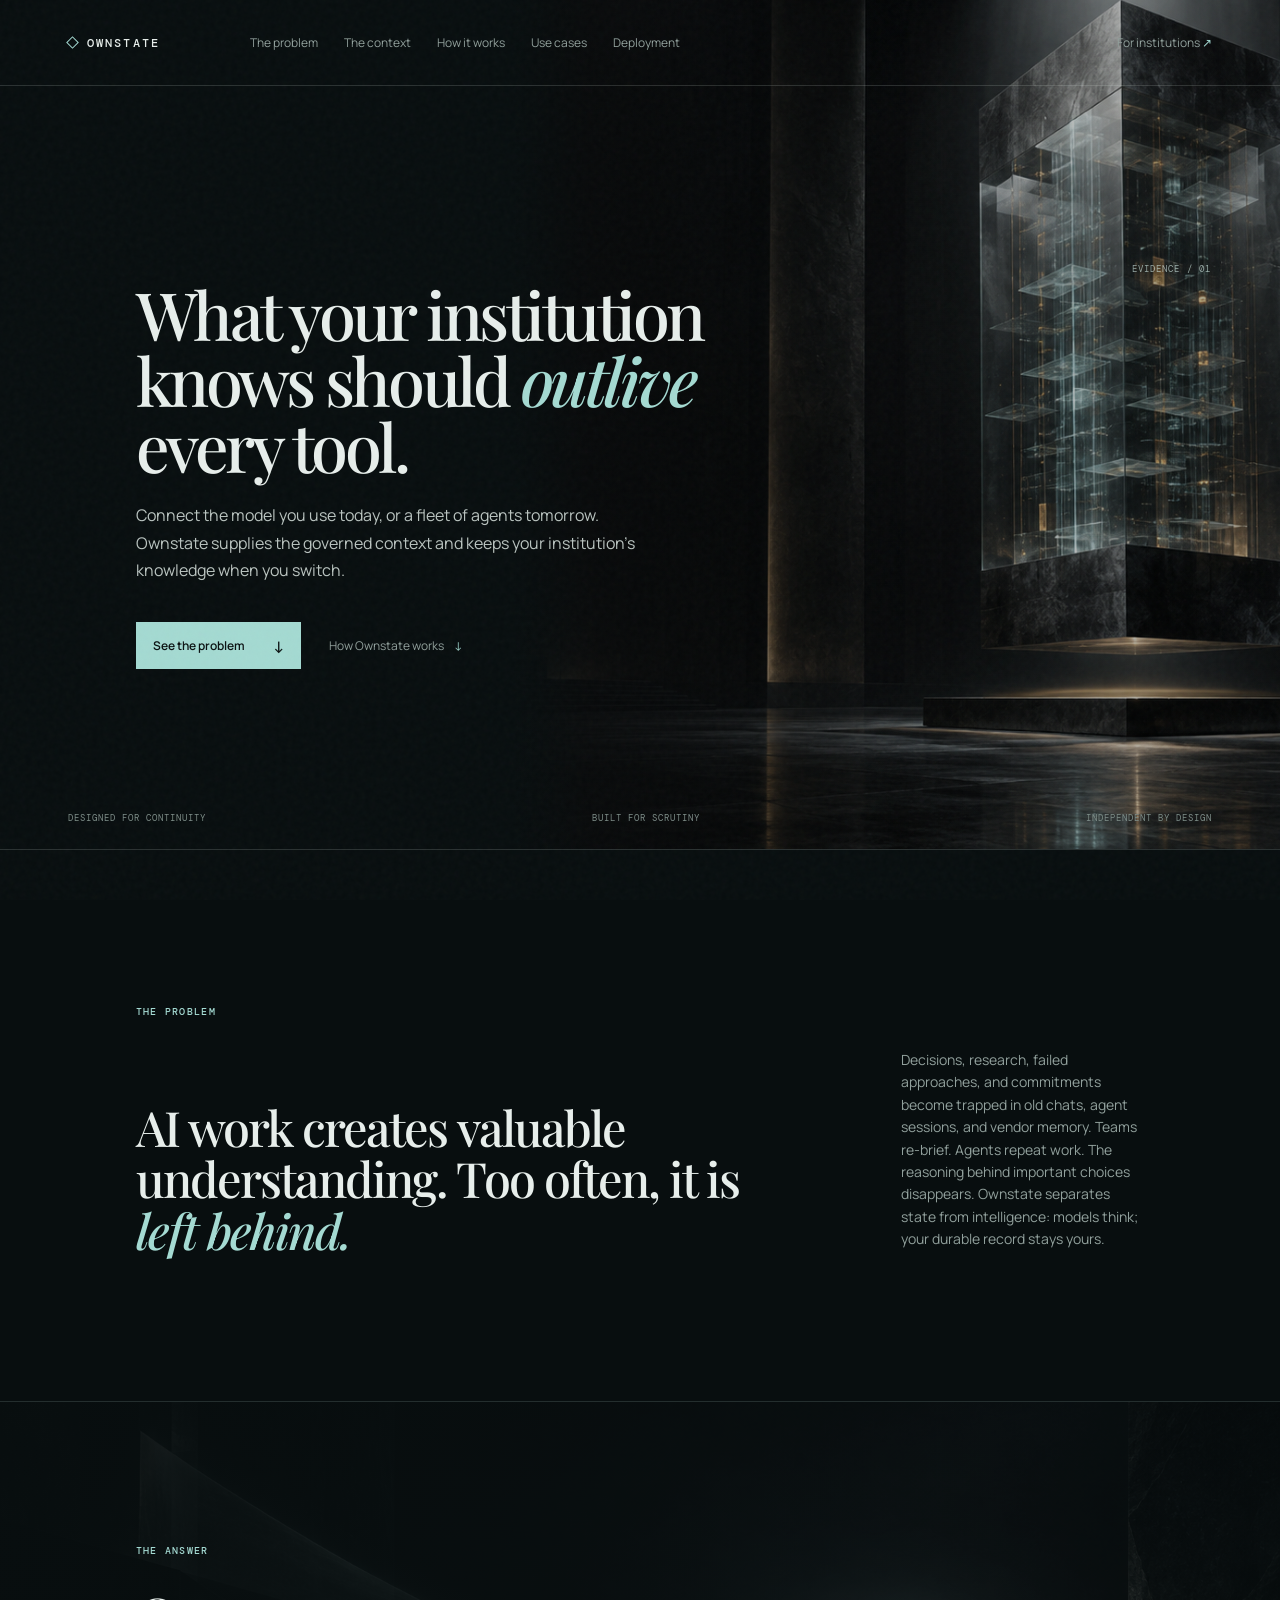
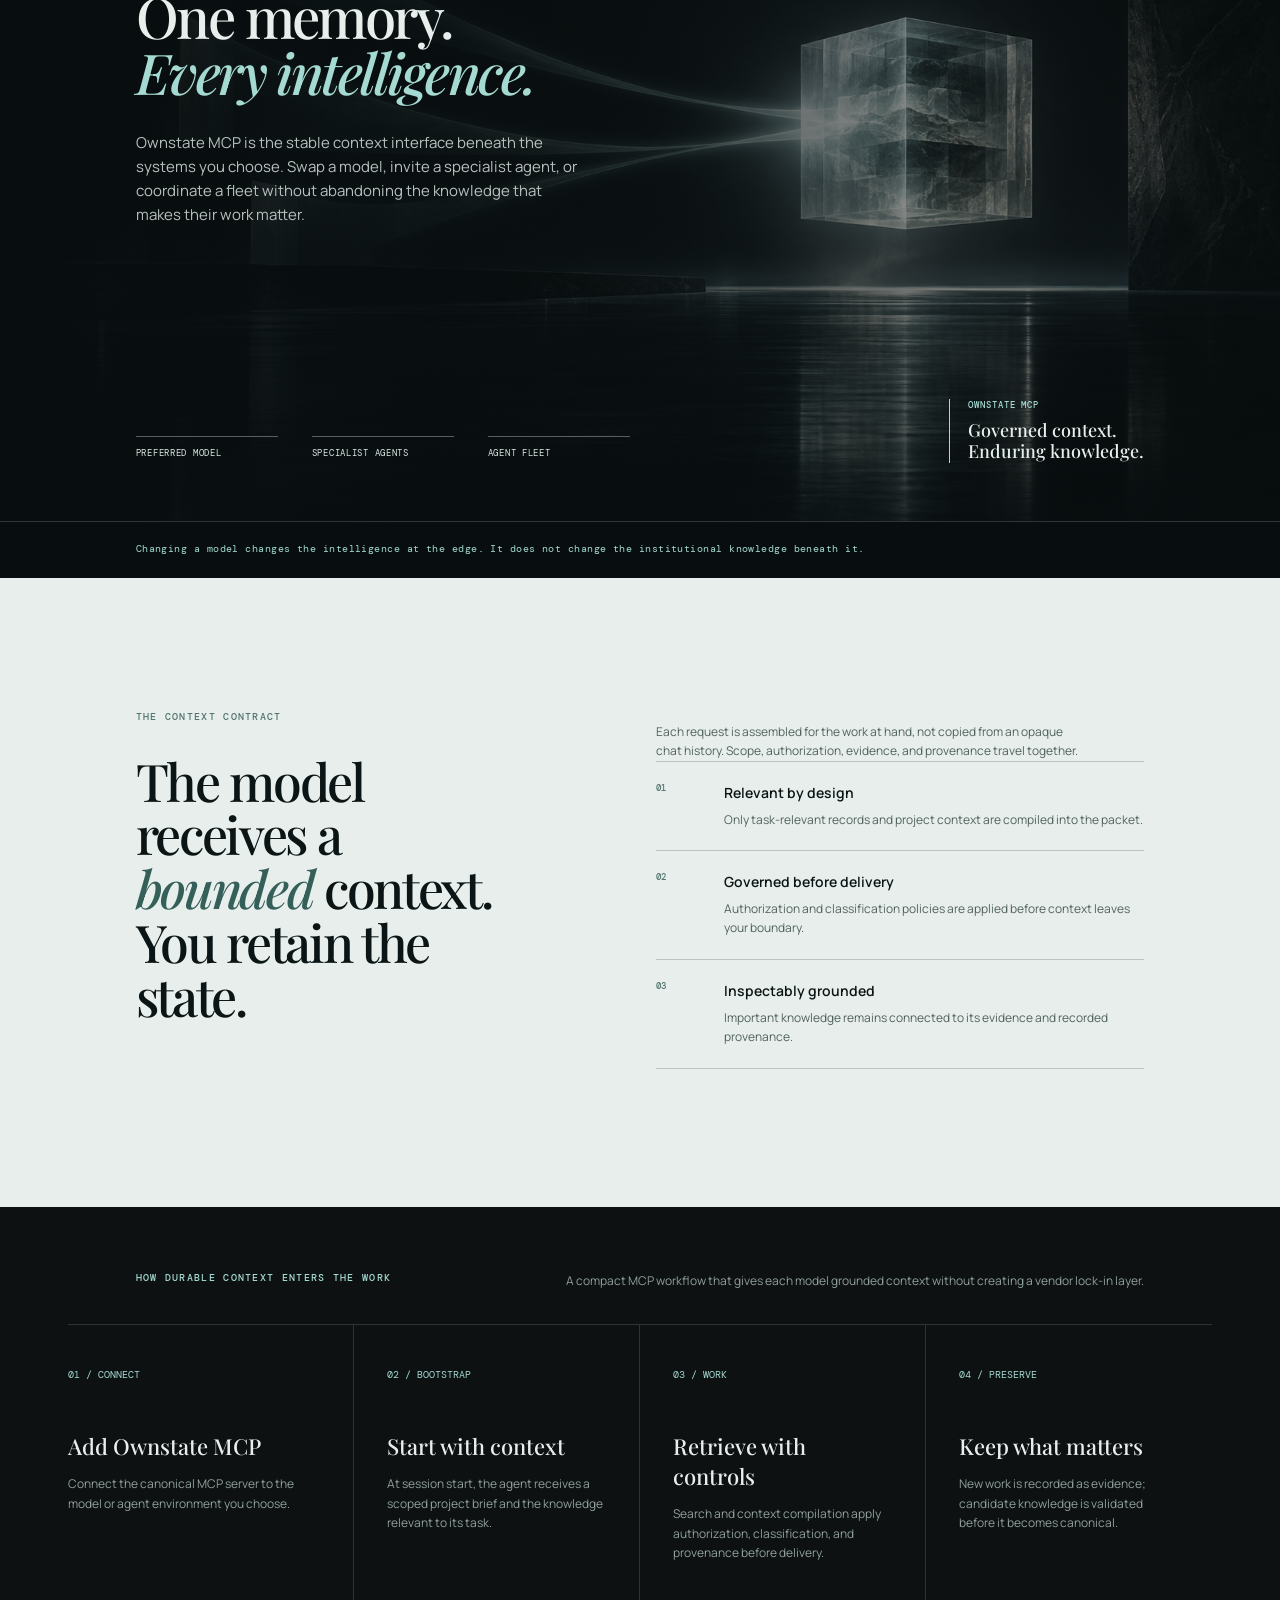
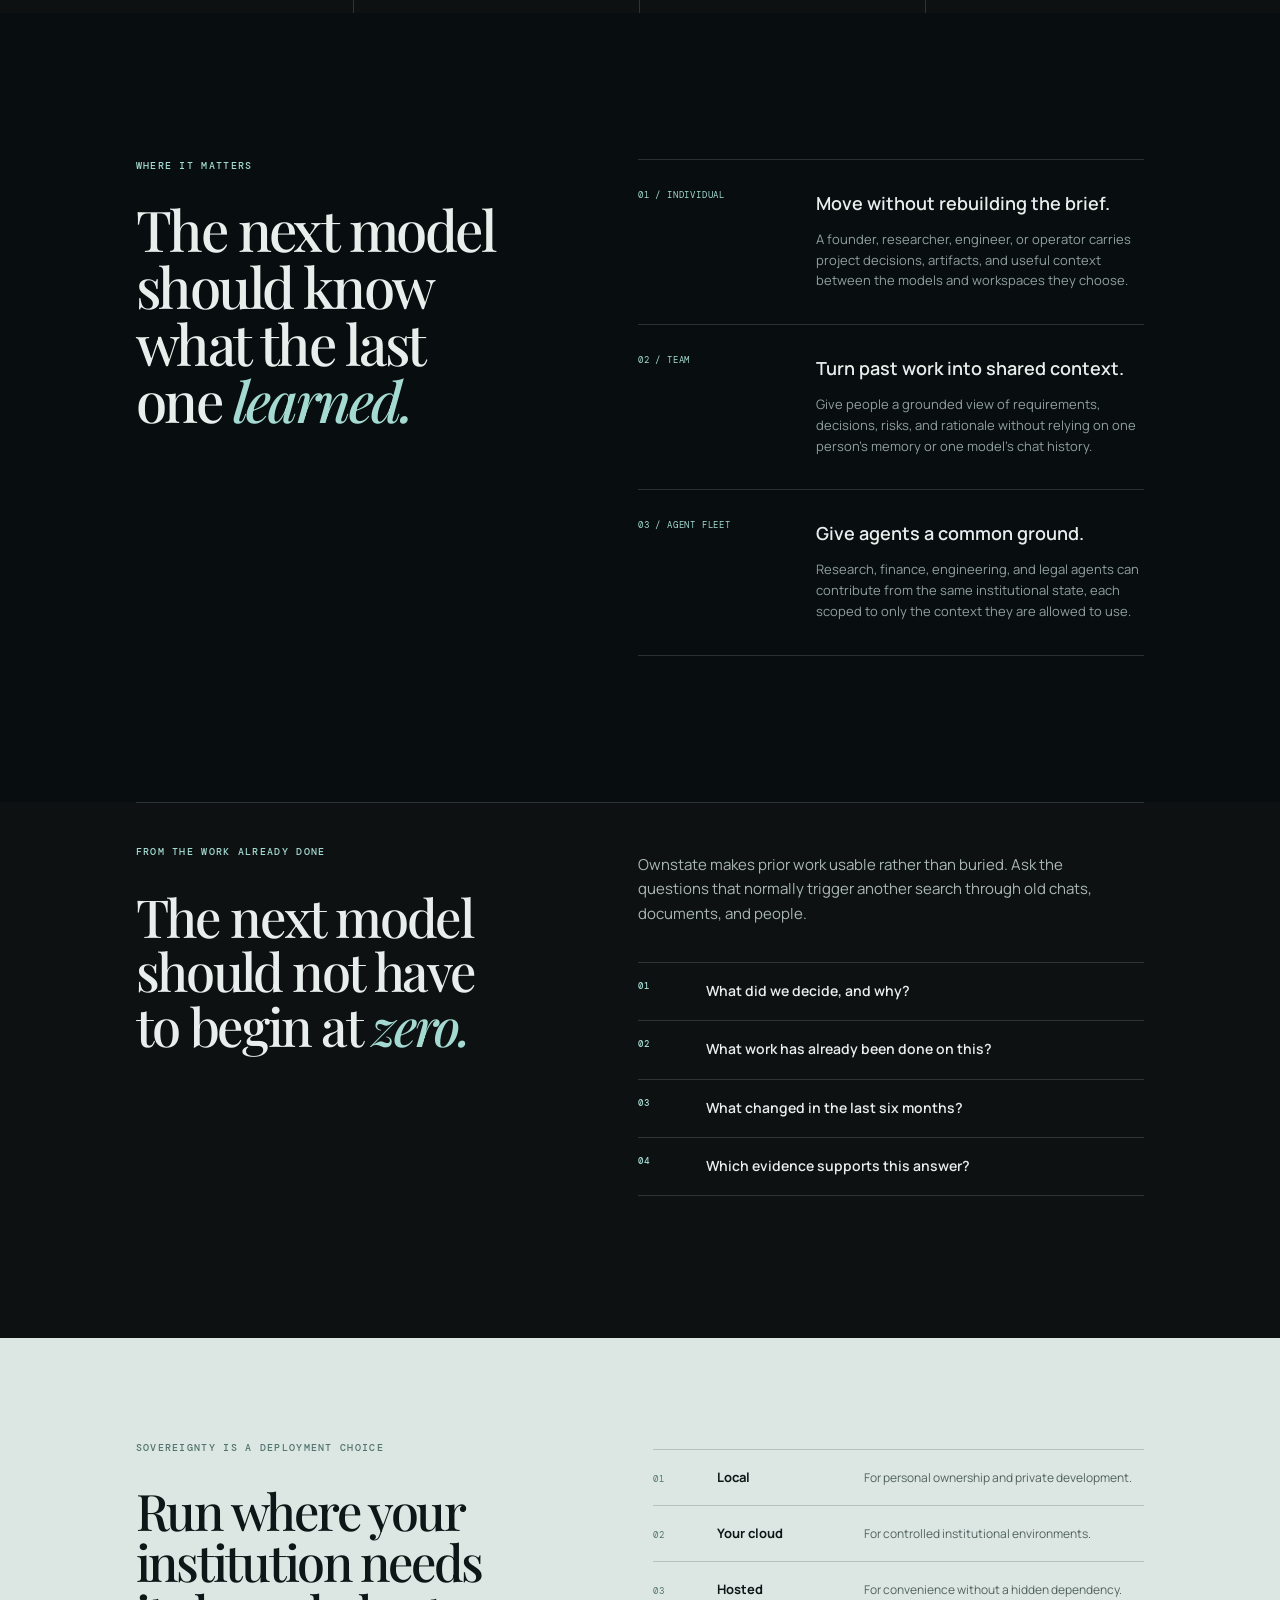
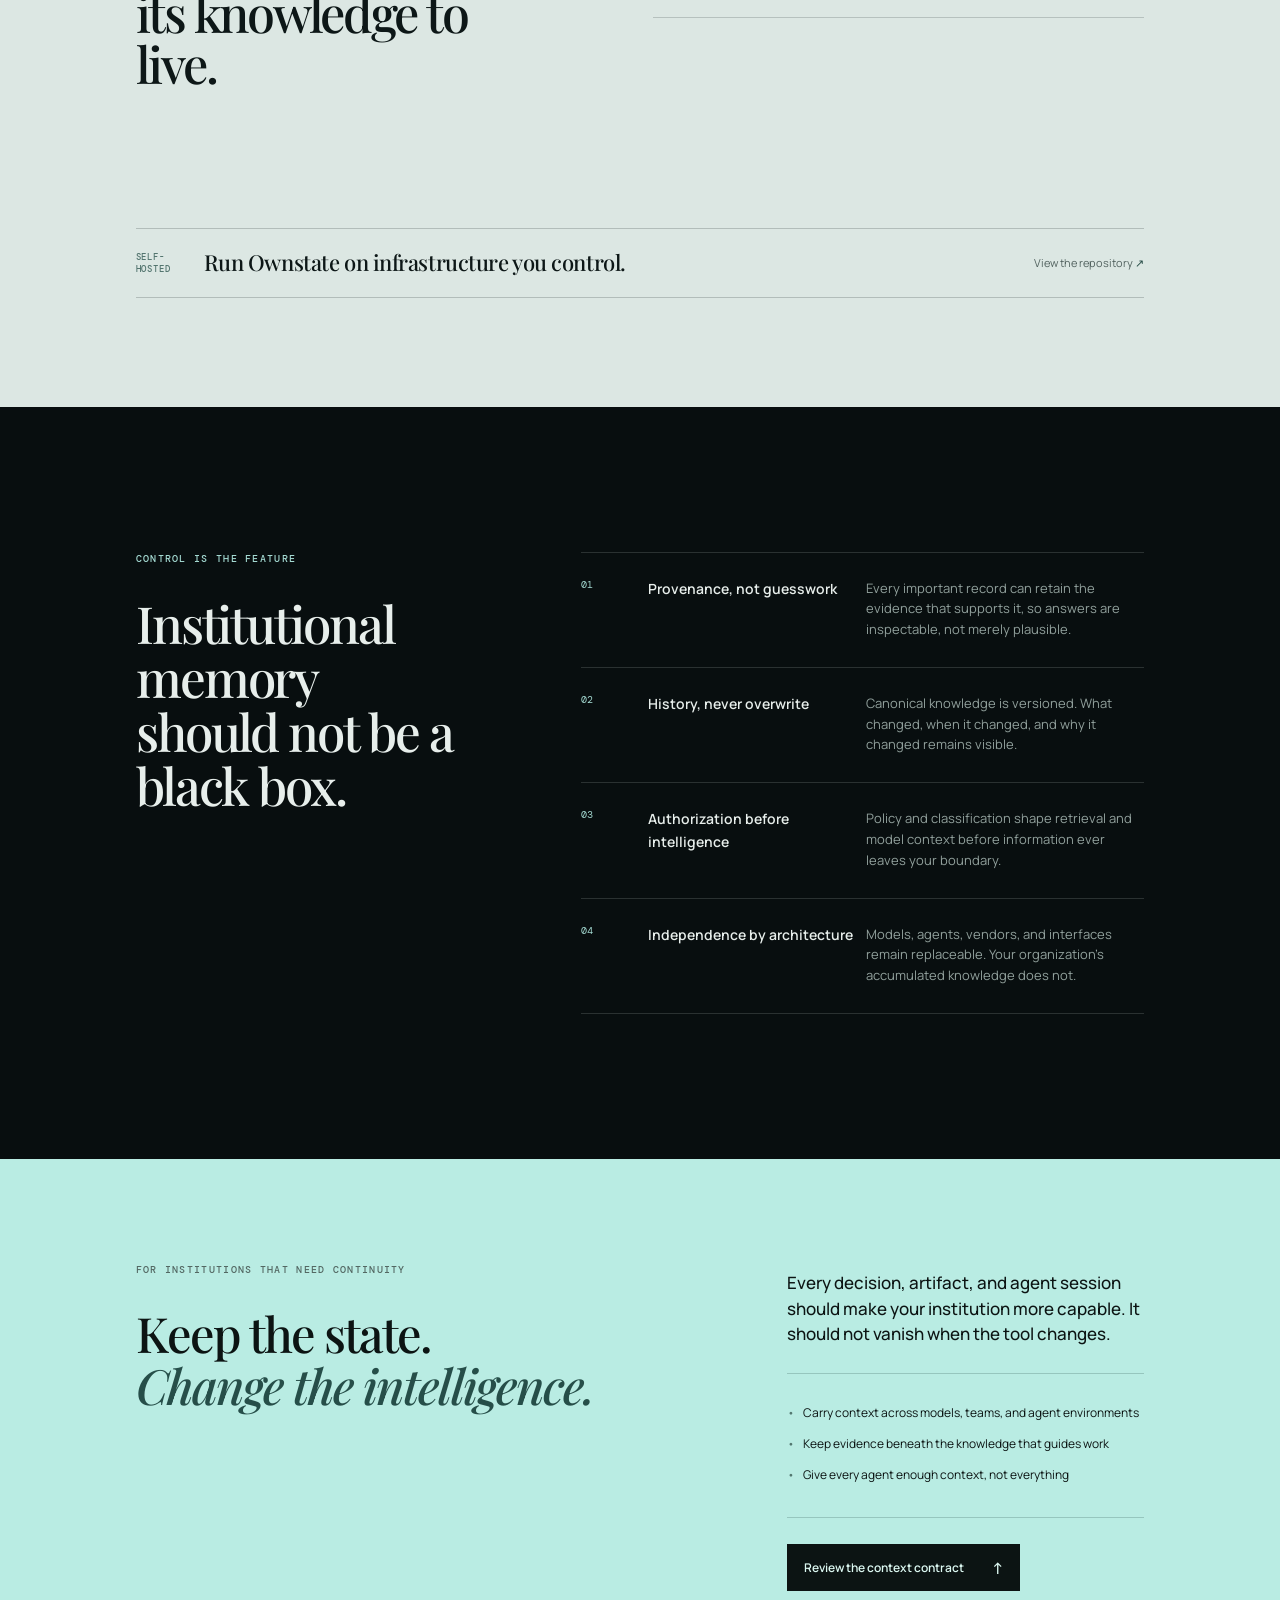
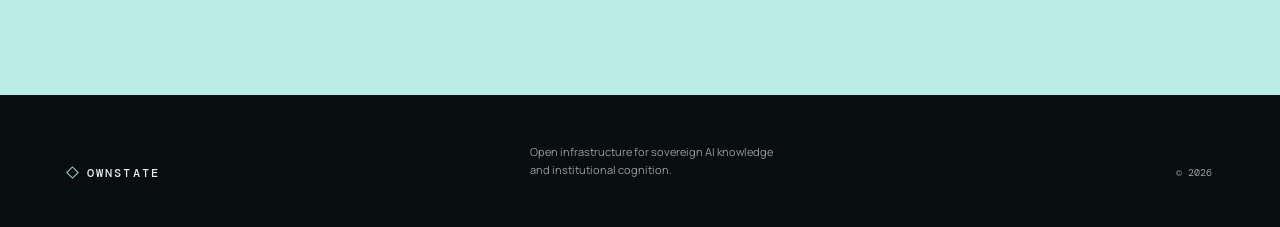
==== commit b59c4fa7: "migrate website cf" ====
--- a/ownstate-website/index.html
+++ b/ownstate-website/index.html
@@ -124,6 +124,11 @@
           <li><span>02</span><b>Your cloud</b><p>For controlled institutional environments.</p></li>
           <li><span>03</span><b>Hosted</b><p>For convenience without a hidden dependency.</p></li>
         </ol>
+        <a class="self-host-link" href="https://github.com/aibunny/ownstate" target="_blank" rel="noreferrer">
+          <span>SELF-HOSTED</span>
+          <b>Run Ownstate on infrastructure you control.</b>
+          <small>View the repository <i>↗</i></small>
+        </a>
       </section>
 
       <section class="principles" id="principles">
--- a/ownstate-website/styles.css
+++ b/ownstate-website/styles.css
@@ -26,6 +26,10 @@
 /* Mobile hero: let the decision stay clear instead of competing with utility labels. */
 @media (max-width:760px) { .hero-actions { gap:16px; }.hero-actions .button { gap:16px; padding:14px; white-space:nowrap; }.hero-actions .quiet-link { font-size:11px; white-space:nowrap; }.hero-footer { display:none; } }
 
+/* Self-hosting is a deployment choice, not a secondary badge. */
+.self-host-link { grid-column:1/-1; display:grid; grid-template-columns:52px 1fr auto; gap:16px; align-items:center; margin-top:24px; padding:21px 0; border-top:1px solid rgba(13,23,23,.2); border-bottom:1px solid rgba(13,23,23,.2); color:#0d1717; }.self-host-link span { color:#52746e; font:500 9px "DM Mono",monospace; letter-spacing:.09em; }.self-host-link b { font:500 22px/1.15 "Playfair Display",Georgia,serif; letter-spacing:-.02em; }.self-host-link small { color:#52625f; font-size:11px; white-space:nowrap; transition:color .2s ease; }.self-host-link i { color:#254b45; font-style:normal; }.self-host-link:hover small { color:#0d1717; }.self-host-link:hover b { color:#254b45; }
+@media (max-width:760px) { .self-host-link { grid-template-columns:38px 1fr; gap:12px; margin-top:37px; padding:20px 0; }.self-host-link b { font-size:20px; }.self-host-link small { grid-column:2; } }
+
 /* Content clarity pass: concrete questions, not abstract infrastructure. */
 .questions { padding:0 10.6vw 142px; background:#0d1112; }.questions-inner { display:grid; grid-template-columns:.85fr 1.15fr; gap:10vw; padding-top:42px; border-top:1px solid var(--line); }.questions h2 { max-width:520px; margin:0; font:500 clamp(2.5rem,4.1vw,4.25rem)/1.04 "Playfair Display",Georgia,serif; letter-spacing:-.045em; }.questions h2 em { color:var(--cyan); font-weight:500; }.questions-panel { padding-top:8px; }.questions-panel>p { max-width:490px; margin:0 0 35px; color:#aab7b2; font-size:15px; line-height:1.65; }.question-list { list-style:none; margin:0; padding:0; border-top:1px solid var(--line); }.question-list li { display:grid; grid-template-columns:52px 1fr; gap:16px; padding:17px 0 18px; border-bottom:1px solid var(--line); }.question-list span { color:var(--cyan); font:500 9px "DM Mono",monospace; letter-spacing:.09em; }.question-list b { font-size:14px; font-weight:600; }
 @media (max-width:760px) { .questions { padding:0 7vw 90px; }.questions-inner { display:block; padding-top:30px; }.questions h2 { font-size:3rem; }.questions-panel { padding-top:48px; }.question-list li { grid-template-columns:38px 1fr; gap:12px; } }
